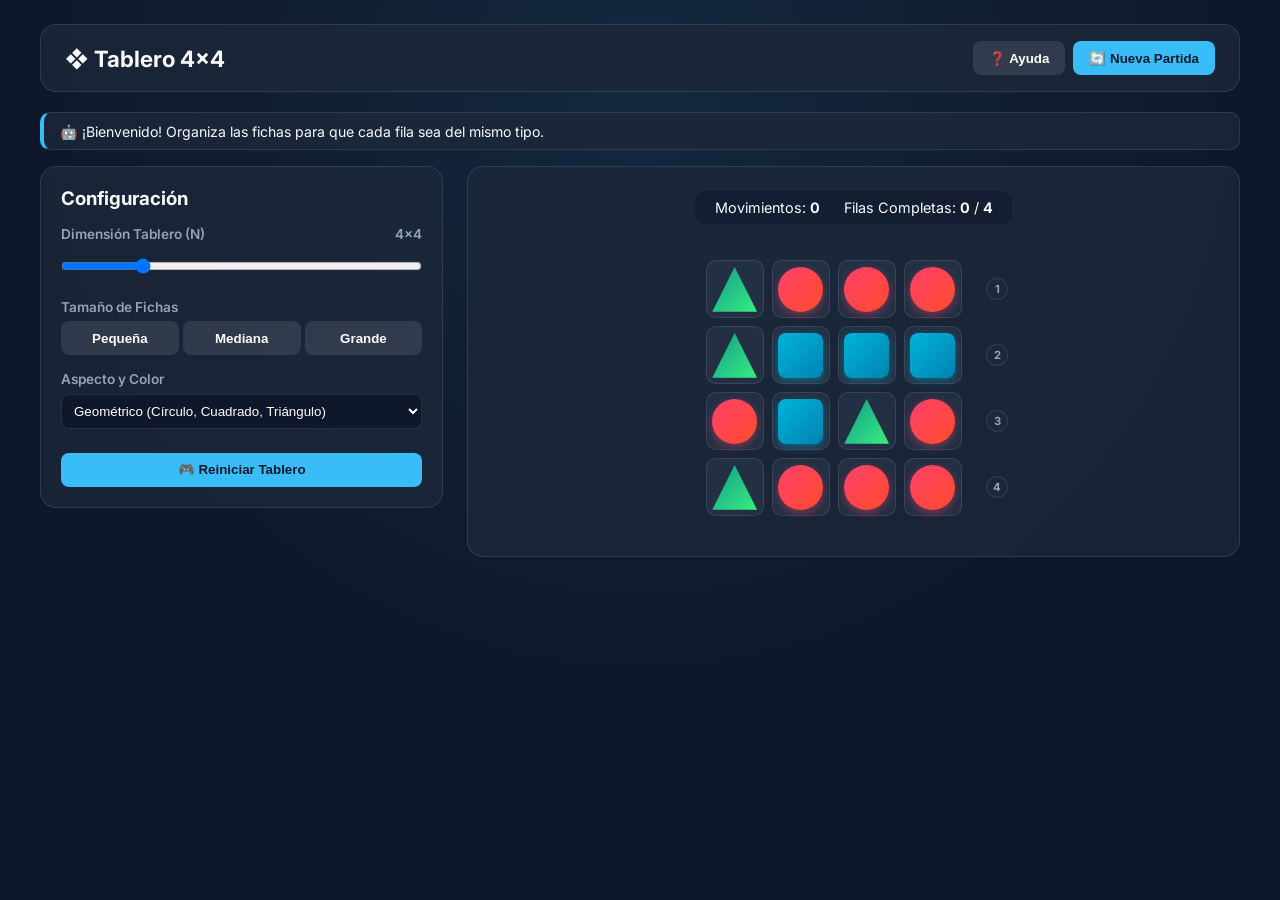
==== IPOTablero/index.html @ e630b1d4 "Add files via upload" ====
<!DOCTYPE html>
<html lang="es" data-theme="geometric" data-piece-size="medium">
<head>
  <meta charset="UTF-8">
  <meta name="viewport" content="width=device-width, initial-scale=1.0">
  <title>Proyecto Tablero - Juego de Fichas NxN</title>
  <link rel="stylesheet" href="css/style.css">
</head>
<body>

  
  <header class="app-header">
    <h1 style="font-size: 1.4rem;" data-header-title="true">❖ Tablero 4x4</h1>
    <div style="display: flex; gap: 0.5rem;">
      <button class="btn btn-secondary" data-action="help">❓ Ayuda</button>
      <button class="btn" data-action="new-game">🔄 Nueva Partida</button>
    </div>
  </header>

 
  <section class="assistant-banner" data-assistant="true">
    🤖 ¡Bienvenido! Organiza las fichas para que cada fila sea del mismo tipo.
  </section>

  
  <main class="main-layout">

    
    <aside class="controls-sidebar">
      <h3>Configuración</h3>

      <div class="control-field">
        <div class="control-label">
          <span>Dimensión Tablero (N)</span>
          <span data-value="grid-size">4x4</span>
        </div>
        <input type="range" class="range-input" min="3" max="8" value="4" data-control="grid-size">
      </div>

      <div class="control-field">
        <span class="control-label">Tamaño de Fichas</span>
        <div style="display: flex; gap: 4px;">
          <button class="btn btn-secondary" style="flex:1;" data-control="piece-size" data-size="small">Pequeña</button>
          <button class="btn btn-secondary" style="flex:1;" data-control="piece-size" data-size="medium">Mediana</button>
          <button class="btn btn-secondary" style="flex:1;" data-control="piece-size" data-size="large">Grande</button>
        </div>
      </div>

      <div class="control-field">
        <span class="control-label">Aspecto y Color</span>
        <select class="select-input" data-control="theme">
          <option value="geometric">Geométrico (Círculo, Cuadrado, Triángulo)</option>
          <option value="jewels">Gemas (Diamante, Hexágono, Esfera)</option>
          <option value="cosmic">Cósmico (Estrella, Sol, Luna)</option>
        </select>
      </div>

      <button class="btn" data-action="new-game" style="margin-top: 0.5rem;">🎮 Reiniciar Tablero</button>
    </aside>

    
    <section class="board-area">

      
      <div class="stats-bar">
        <div>Movimientos: <strong data-moves="true">0</strong></div>
        <div>Filas Completas: <strong data-solved="true">0</strong> / <strong data-total="true">4</strong></div>
      </div>

      
      <div class="board-wrapper">
        
        <div class="row-indicators" data-indicators="true"></div>

        
        <div class="board-grid" data-grid="true"></div>
      </div>

    </section>

  </main>

  
  <div class="modal-overlay" data-modal="help">
    <div class="modal-card">
      <h3 style="margin-bottom: 0.8rem;">📖 Mecánica del Juego</h3>
      <p style="font-size: 0.9rem; line-height: 1.5; color: var(--text-muted); margin-bottom: 1rem;">
        - <strong>Movimiento:</strong> Arrastra y suelta (Drag & Drop) fichas entre dos celdas para intercambiarlas.<br>
        - <strong>Objetivo:</strong> Consigue que todas las fichas de cada fila sean exactamente del mismo tipo.<br>
        - <strong>Personalización:</strong> Cambia la dimensión N (N≥3), tamaño y aspecto desde el panel lateral.
      </p>
      <button class="btn" data-action="close-help">Entendido</button>
    </div>
  </div>

  
  <div class="modal-overlay" data-modal="win">
    <div class="modal-card" style="text-align: center;">
      <h2 style="font-size: 1.6rem; margin-bottom: 0.5rem;">🎉 ¡Victoria!</h2>
      <p style="color: var(--text-muted); margin-bottom: 1rem;">Has completado el tablero en <strong data-win-moves="true" style="color: var(--accent);">0</strong> movimientos.</p>
      <button class="btn" data-action="new-game">🎮 Jugar Otra Vez</button>
    </div>
  </div>

  
  <script type="module">
    import { BoardModel } from './js/model.js';
    import { BoardView } from './js/view.js';
    import { GameController } from './js/controller.js';

    document.addEventListener('DOMContentLoaded', () => {
      const model = new BoardModel(4, 'medium', 'geometric');
      const view = new BoardView();
      new GameController(model, view);
    });
  </script>
</body>
</html>
---- IPOTablero/css/style.css ----
@import url('https://fonts.googleapis.com/css2?family=Inter:wght@400;500;600;700&display=swap');

:root {
  --font-family: 'Inter', system-ui, -apple-system, sans-serif;
  
  
  --bg-dark: #0f172a;
  --bg-panel: rgba(30, 41, 59, 0.75);
  --bg-cell: rgba(51, 65, 85, 0.4);
  --text-main: #f8fafc;
  --text-muted: #94a3b8;
  --accent: #38bdf8;
  --border: rgba(255, 255, 255, 0.1);
  
  
  --N: 4;
  --cell-size: 60px;
  --board-gap: 8px;

  
  --type-0-color: linear-gradient(135deg, #ff416c, #ff4b2b); /* Red Circle */
  --type-1-color: linear-gradient(135deg, #00b4db, #0083b0); /* Blue Square */
  --type-2-color: linear-gradient(135deg, #11998e, #38ef7d); /* Green Triangle */
}


[data-piece-size="small"] { --cell-size: 42px; --board-gap: 6px; }
[data-piece-size="medium"] { --cell-size: 58px; --board-gap: 8px; }
[data-piece-size="large"] { --cell-size: 72px; --board-gap: 10px; }


*, *::before, *::after { box-sizing: border-box; margin: 0; padding: 0; }
body {
  font-family: var(--font-family);
  background: var(--bg-dark);
  color: var(--text-main);
  min-height: 100vh;
  display: flex;
  flex-direction: column;
  align-items: center;
  padding: 1.5rem;
  background-image: radial-gradient(circle at 50% 10%, rgba(56, 189, 248, 0.1), transparent 60%);
}


.app-header {
  width: 100%;
  max-width: 1200px;
  display: flex;
  justify-content: space-between;
  align-items: center;
  background: var(--bg-panel);
  backdrop-filter: blur(12px);
  border: 1px solid var(--border);
  border-radius: 16px;
  padding: 1rem 1.5rem;
  margin-bottom: 1.25rem;
}

.main-layout {
  width: 100%;
  max-width: 1200px;
  display: flex;
  gap: 1.5rem;
  flex-wrap: wrap;
  align-items: start;
}


.controls-sidebar {
  flex: 1;
  min-width: 260px;
  background: var(--bg-panel);
  border: 1px solid var(--border);
  border-radius: 16px;
  padding: 1.25rem;
  display: flex;
  flex-direction: column;
  gap: 1rem;
}


.control-field { display: flex; flex-direction: column; gap: 0.4rem; }
.control-label { font-size: 0.85rem; font-weight: 600; color: var(--text-muted); display: flex; justify-content: space-between; }
.select-input, .range-input {
  width: 100%; background: #0f172a; border: 1px solid var(--border); border-radius: 8px; padding: 0.5rem; color: #fff;
}
.btn {
  padding: 0.6rem 1rem; border: none; border-radius: 8px; font-weight: 600; cursor: pointer;
  background: var(--accent); color: #0f172a; transition: transform 0.15s, opacity 0.15s;
}
.btn:hover { transform: translateY(-1px); opacity: 0.95; }
.btn-secondary { background: rgba(255, 255, 255, 0.1); color: #fff; }


.board-area {
  flex: 2;
  min-width: 300px;
  background: var(--bg-panel);
  border: 1px solid var(--border);
  border-radius: 16px;
  padding: 1.5rem;
  display: flex;
  flex-direction: column;
  align-items: center;
  gap: 1.25rem;
  position: relative;
  width: 100%;
  overflow-x: auto; /* Allows smooth horizontal scrolling if screen is narrower than 8x8 board */
}

.stats-bar {
  display: flex; gap: 1.5rem; font-size: 0.9rem; background: rgba(15, 23, 42, 0.5); padding: 0.5rem 1.2rem; border-radius: 10px;
}


.board-wrapper {
  position: relative;
  display: flex;
  align-items: center;
  justify-content: center;
  padding: 1rem 3.5rem 1rem 1rem;
  width: max-content;
  max-width: 100%;
}

.board-grid {
  display: grid;
  grid-template-columns: repeat(var(--N), var(--cell-size));
  grid-template-rows: repeat(var(--N), var(--cell-size));
  gap: var(--board-gap);
  user-select: none;
}


.board-cell {
  width: var(--cell-size);
  height: var(--cell-size);
  background: var(--bg-cell);
  border: 1px solid var(--border);
  border-radius: 10px;
  display: flex; align-items: center; justify-content: center;
  position: relative;
  transition: background 0.2s, border-color 0.2s;
}

.board-cell.drag-over {
  background: rgba(56, 189, 248, 0.3) !important;
  border: 2px dashed var(--accent) !important;
}

.board-cell.selected {
  border: 2px solid #f59e0b !important;
  box-shadow: 0 0 10px rgba(245, 158, 11, 0.5);
}


.piece {
  width: 80%;
  height: 80%;
  cursor: grab;
  transition: transform 0.2s;
  display: flex; align-items: center; justify-content: center;
  font-weight: bold;
  font-size: calc(var(--cell-size) * 0.35);
  color: #fff;
  z-index: 2;
  box-sizing: border-box;
}

.piece:active { cursor: grabbing; }
.piece.dragging { opacity: 0.3; }


.piece[data-type="0"] {
  background: var(--type-0-color);
  border-radius: 50%;
  box-shadow: 0 3px 8px rgba(255, 65, 108, 0.4);
}


.piece[data-type="1"] {
  background: var(--type-1-color);
  border-radius: 8px;
  box-shadow: 0 3px 8px rgba(0, 180, 219, 0.4);
}


.piece[data-type="2"] {
  background: var(--type-2-color);
  clip-path: polygon(50% 0%, 0% 100%, 100% 100%);
  border-radius: 0;
  box-shadow: 0 3px 8px rgba(56, 239, 125, 0.4);
}


[data-theme="jewels"] .piece[data-type="0"] { clip-path: polygon(50% 0%, 100% 50%, 50% 100%, 0% 50%); border-radius: 0; }
[data-theme="jewels"] .piece[data-type="1"] { clip-path: polygon(25% 0%, 75% 0%, 100% 50%, 75% 100%, 25% 100%, 0% 50%); border-radius: 0; }
[data-theme="jewels"] .piece[data-theme="2"] { border-radius: 50%; clip-path: none; }

[data-theme="cosmic"] .piece[data-type="0"] { clip-path: polygon(50% 0%, 61% 35%, 98% 35%, 68% 57%, 79% 91%, 50% 70%, 21% 91%, 32% 57%, 2% 35%, 39% 35%); border-radius: 0; }
[data-theme="cosmic"] .piece[data-type="1"] { border-radius: 50%; clip-path: none; }
[data-theme="cosmic"] .piece[data-type="2"] { clip-path: polygon(50% 0%, 100% 38%, 82% 100%, 18% 100%, 0% 38%); border-radius: 0; }


.row-indicators {
  position: absolute;
  right: 0.6rem;
  top: 1rem;
  display: flex;
  flex-direction: column;
  gap: var(--board-gap);
  height: calc(var(--N) * var(--cell-size) + (var(--N) - 1) * var(--board-gap));
  justify-content: space-around;
}

.row-badge {
  width: 22px; height: 22px; border-radius: 50%;
  background: rgba(30, 41, 59, 0.9); border: 1px solid var(--border);
  display: flex; align-items: center; justify-content: center;
  font-size: 0.7rem; font-weight: bold; color: var(--text-muted);
}

.row-badge.complete {
  background: #10b981; color: #fff; border-color: #34d399;
  box-shadow: 0 0 8px rgba(16, 185, 129, 0.6);
}
.row-badge.complete::after { content: '✓'; }


.assistant-banner {
  width: 100%; max-width: 1200px;
  background: var(--bg-panel); border: 1px solid var(--border);
  border-left: 4px solid var(--accent); border-radius: 10px;
  padding: 0.6rem 1rem; margin-bottom: 1rem; font-size: 0.88rem;
  display: flex; align-items: center; gap: 0.6rem;
}


.modal-overlay {
  position: fixed; top: 0; left: 0; width: 100vw; height: 100vh;
  background: rgba(15, 23, 42, 0.8); backdrop-filter: blur(6px);
  display: flex; align-items: center; justify-content: center;
  z-index: 1000; opacity: 0; pointer-events: none; transition: opacity 0.2s;
}
.modal-overlay.active { opacity: 1; pointer-events: auto; }
.modal-card {
  background: #1e293b; border: 1px solid var(--border); border-radius: 16px;
  padding: 1.5rem; max-width: 480px; width: 90%; color: var(--text-main);
  box-shadow: 0 10px 25px rgba(0,0,0,0.5);
}
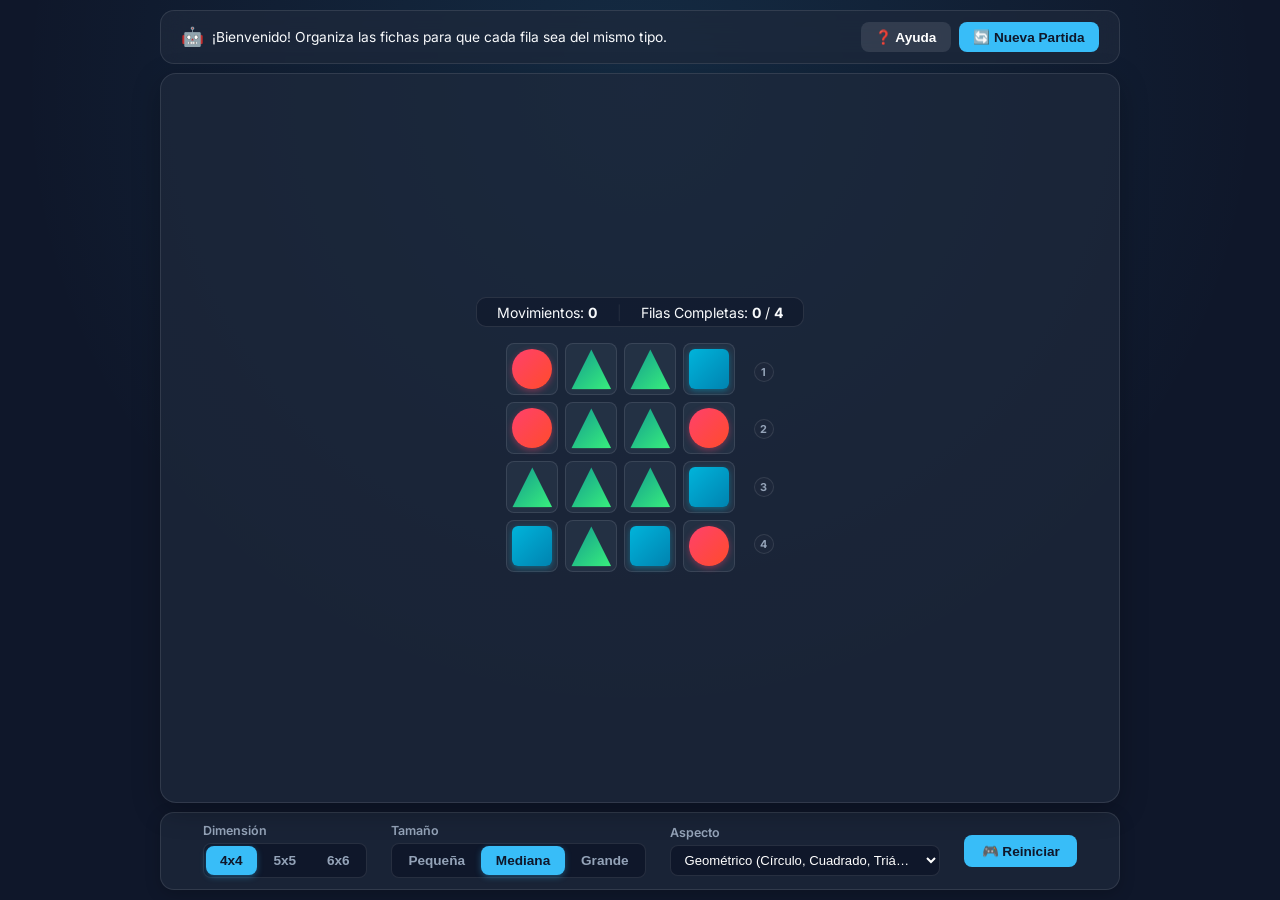
==== commit da8034a8: "Add files via upload" ====
--- a/IPOTablero/index.html
+++ b/IPOTablero/index.html
@@ -3,51 +3,68 @@
 <head>
   <meta charset="UTF-8">
   <meta name="viewport" content="width=device-width, initial-scale=1.0">
-  <title>Proyecto Tablero - Juego de Fichas NxN</title>
+  <title>Proyecto Tablero</title>
   <link rel="stylesheet" href="css/style.css">
+  <script src="js/script.js" defer></script>
 </head>
 <body>
 
-  
+  <!-- Top Bar Unificada (Sin título, asistente integrado y acciones) -->
   <header class="app-header">
-    <h1 style="font-size: 1.4rem;" data-header-title="true">❖ Tablero 4x4</h1>
-    <div style="display: flex; gap: 0.5rem;">
+    <div class="assistant-content">
+      <span class="assistant-icon">🤖</span>
+      <span data-assistant="true">¡Bienvenido! Organiza las fichas para que cada fila sea del mismo tipo.</span>
+    </div>
+    <div class="header-actions">
       <button class="btn btn-secondary" data-action="help">❓ Ayuda</button>
-      <button class="btn" data-action="new-game">🔄 Nueva Partida</button>
+      <button class="btn btn-accent" data-action="new-game">🔄 Nueva Partida</button>
     </div>
   </header>
 
- 
-  <section class="assistant-banner" data-assistant="true">
-    🤖 ¡Bienvenido! Organiza las fichas para que cada fila sea del mismo tipo.
-  </section>
+  <!-- Escenario Principal Centrado (Sin Scroll) -->
+  <main class="game-stage">
 
-  
-  <main class="main-layout">
-
-    
-    <aside class="controls-sidebar">
-      <h3>Configuración</h3>
-
-      <div class="control-field">
-        <div class="control-label">
-          <span>Dimensión Tablero (N)</span>
-          <span data-value="grid-size">4x4</span>
-        </div>
-        <input type="range" class="range-input" min="3" max="8" value="4" data-control="grid-size">
+    <!-- Área del Tablero Central -->
+    <section class="board-area">
+      <!-- Estadísticas -->
+      <div class="stats-bar">
+        <div>Movimientos: <strong data-moves="true">0</strong></div>
+        <div class="stats-divider">|</div>
+        <div>Filas Completas: <strong data-solved="true">0</strong> / <strong data-total="true">4</strong></div>
       </div>
 
-      <div class="control-field">
-        <span class="control-label">Tamaño de Fichas</span>
-        <div style="display: flex; gap: 4px;">
-          <button class="btn btn-secondary" style="flex:1;" data-control="piece-size" data-size="small">Pequeña</button>
-          <button class="btn btn-secondary" style="flex:1;" data-control="piece-size" data-size="medium">Mediana</button>
-          <button class="btn btn-secondary" style="flex:1;" data-control="piece-size" data-size="large">Grande</button>
+      <!-- Tablero con Indicadores Laterales -->
+      <div class="board-wrapper">
+        <div class="row-indicators" data-indicators="true"></div>
+        <div class="board-grid" data-grid="true"></div>
+      </div>
+    </section>
+
+    <!-- Panel de Configuración Horizontal y Limpio (Sin solapamientos) -->
+    <section class="controls-panel">
+      <!-- Dimensión N -->
+      <div class="control-field control-dimension">
+        <span class="control-label">Dimensión</span>
+        <div class="segmented-control">
+          <button class="btn btn-segmented active" data-control="grid-size" data-size="4">4x4</button>
+          <button class="btn btn-segmented" data-control="grid-size" data-size="5">5x5</button>
+          <button class="btn btn-segmented" data-control="grid-size" data-size="6">6x6</button>
         </div>
       </div>
 
-      <div class="control-field">
-        <span class="control-label">Aspecto y Color</span>
+      <!-- Tamaño de Fichas -->
+      <div class="control-field control-size">
+        <span class="control-label">Tamaño</span>
+        <div class="segmented-control">
+          <button class="btn btn-segmented" data-control="piece-size" data-size="small">Pequeña</button>
+          <button class="btn btn-segmented active" data-control="piece-size" data-size="medium">Mediana</button>
+          <button class="btn btn-segmented" data-control="piece-size" data-size="large">Grande</button>
+        </div>
+      </div>
+
+      <!-- Aspecto y Color -->
+      <div class="control-field control-theme">
+        <span class="control-label">Aspecto</span>
         <select class="select-input" data-control="theme">
           <option value="geometric">Geométrico (Círculo, Cuadrado, Triángulo)</option>
           <option value="jewels">Gemas (Diamante, Hexágono, Esfera)</option>
@@ -55,64 +72,35 @@
         </select>
       </div>
 
-      <button class="btn" data-action="new-game" style="margin-top: 0.5rem;">🎮 Reiniciar Tablero</button>
-    </aside>
-
-    
-    <section class="board-area">
-
-      
-      <div class="stats-bar">
-        <div>Movimientos: <strong data-moves="true">0</strong></div>
-        <div>Filas Completas: <strong data-solved="true">0</strong> / <strong data-total="true">4</strong></div>
+      <!-- Reiniciar -->
+      <div class="control-field control-btn-wrap">
+        <button class="btn btn-accent btn-reset" data-action="new-game">🎮 Reiniciar</button>
       </div>
-
-      
-      <div class="board-wrapper">
-        
-        <div class="row-indicators" data-indicators="true"></div>
-
-        
-        <div class="board-grid" data-grid="true"></div>
-      </div>
-
     </section>
 
   </main>
 
-  
+  <!-- Modal de Ayuda -->
   <div class="modal-overlay" data-modal="help">
     <div class="modal-card">
       <h3 style="margin-bottom: 0.8rem;">📖 Mecánica del Juego</h3>
-      <p style="font-size: 0.9rem; line-height: 1.5; color: var(--text-muted); margin-bottom: 1rem;">
+      <p style="font-size: 0.9rem; line-height: 1.5; color: var(--text-muted); margin-bottom: 1.25rem;">
         - <strong>Movimiento:</strong> Arrastra y suelta (Drag & Drop) fichas entre dos celdas para intercambiarlas.<br>
         - <strong>Objetivo:</strong> Consigue que todas las fichas de cada fila sean exactamente del mismo tipo.<br>
-        - <strong>Personalización:</strong> Cambia la dimensión N (N≥3), tamaño y aspecto desde el panel lateral.
+        - <strong>Personalización:</strong> Cambia la dimensión N (N≥3), tamaño y aspecto desde el panel inferior.
       </p>
-      <button class="btn" data-action="close-help">Entendido</button>
+      <button class="btn btn-accent" data-action="close-help">Entendido</button>
     </div>
   </div>
 
-  
+  <!-- Modal de Victoria -->
   <div class="modal-overlay" data-modal="win">
     <div class="modal-card" style="text-align: center;">
       <h2 style="font-size: 1.6rem; margin-bottom: 0.5rem;">🎉 ¡Victoria!</h2>
-      <p style="color: var(--text-muted); margin-bottom: 1rem;">Has completado el tablero en <strong data-win-moves="true" style="color: var(--accent);">0</strong> movimientos.</p>
-      <button class="btn" data-action="new-game">🎮 Jugar Otra Vez</button>
+      <p style="color: var(--text-muted); margin-bottom: 1.25rem;">Has completado el tablero en <strong data-win-moves="true" style="color: var(--accent);">0</strong> movimientos.</p>
+      <button class="btn btn-accent" data-action="new-game">🎮 Jugar Otra Vez</button>
     </div>
   </div>
 
-  
-  <script type="module">
-    import { BoardModel } from './js/model.js';
-    import { BoardView } from './js/view.js';
-    import { GameController } from './js/controller.js';
-
-    document.addEventListener('DOMContentLoaded', () => {
-      const model = new BoardModel(4, 'medium', 'geometric');
-      const view = new BoardView();
-      new GameController(model, view);
-    });
-  </script>
 </body>
 </html>
--- a/IPOTablero/css/style.css
+++ b/IPOTablero/css/style.css
@@ -1,11 +1,13 @@
-
+/* ==========================================================================
+   STYLE.CSS - Centered Board Layout (Zero Scroll & Clean Controls)
+   ========================================================================== */
 
 @import url('https://fonts.googleapis.com/css2?family=Inter:wght@400;500;600;700&display=swap');
 
 :root {
   --font-family: 'Inter', system-ui, -apple-system, sans-serif;
   
-  
+  /* Sistema Cromático: Slate Oscuro y Acentos */
   --bg-dark: #0f172a;
   --bg-panel: rgba(30, 41, 59, 0.75);
   --bg-cell: rgba(51, 65, 85, 0.4);
@@ -14,118 +16,153 @@
   --accent: #38bdf8;
   --border: rgba(255, 255, 255, 0.1);
   
-  
+  /* Control Dinámico del Tablero */
   --N: 4;
-  --cell-size: 60px;
-  --board-gap: 8px;
-
-  
-  --type-0-color: linear-gradient(135deg, #ff416c, #ff4b2b); /* Red Circle */
-  --type-1-color: linear-gradient(135deg, #00b4db, #0083b0); /* Blue Square */
-  --type-2-color: linear-gradient(135deg, #11998e, #38ef7d); /* Green Triangle */
-}
-
-
-[data-piece-size="small"] { --cell-size: 42px; --board-gap: 6px; }
-[data-piece-size="medium"] { --cell-size: 58px; --board-gap: 8px; }
-[data-piece-size="large"] { --cell-size: 72px; --board-gap: 10px; }
-
-
-*, *::before, *::after { box-sizing: border-box; margin: 0; padding: 0; }
+  --board-gap: 6px;
+  --max-cell-size: 52px;
+  /* Calcula el tamaño de celda para que el tablero 6x6 quepa sin scroll (250px para header+controls) */
+  --cell-size: clamp(22px, min(var(--max-cell-size), calc((100vh - 260px) / var(--N))), 64px);
+
+  /* Fichas: 3 tipos distinguibles por forma y color */
+  --type-0-color: linear-gradient(135deg, #ff416c, #ff4b2b); /* Círculo Rojo */
+  --type-1-color: linear-gradient(135deg, #00b4db, #0083b0); /* Cuadrado Azul */
+  --type-2-color: linear-gradient(135deg, #11998e, #38ef7d); /* Triángulo Verde */
+}
+
+/* Modificadores de Magnitud de Fichas */
+[data-piece-size="small"]  { --max-cell-size: 36px; --board-gap: 5px; }
+[data-piece-size="medium"] { --max-cell-size: 52px; --board-gap: 7px; }
+[data-piece-size="large"]  { --max-cell-size: 62px; --board-gap: 8px; }
+
+/* Reset Global & Prevención Total de Scroll */
+*, *::before, *::after {
+  box-sizing: border-box;
+  margin: 0;
+  padding: 0;
+}
+
+html, body {
+  height: 100vh;
+  max-height: 100vh;
+  overflow: hidden;
+}
+
 body {
   font-family: var(--font-family);
   background: var(--bg-dark);
   color: var(--text-main);
-  min-height: 100vh;
   display: flex;
   flex-direction: column;
-  align-items: center;
-  padding: 1.5rem;
-  background-image: radial-gradient(circle at 50% 10%, rgba(56, 189, 248, 0.1), transparent 60%);
-}
-
-
+  justify-content: space-between;
+  align-items: center;
+  padding: 0.65rem 1rem;
+  background-image: radial-gradient(circle at 50% 10%, rgba(56, 189, 248, 0.12), transparent 60%);
+}
+
+/* ==========================================================================
+   TOP BAR (SIN TÍTULO, COMPACTO Y FUNCIONAL)
+   ========================================================================== */
 .app-header {
   width: 100%;
-  max-width: 1200px;
+  max-width: 960px;
   display: flex;
   justify-content: space-between;
   align-items: center;
   background: var(--bg-panel);
   backdrop-filter: blur(12px);
   border: 1px solid var(--border);
+  border-radius: 14px;
+  padding: 0.65rem 1.25rem;
+  margin-bottom: 0.6rem;
+  flex-shrink: 0;
+  gap: 1rem;
+}
+
+.assistant-content {
+  display: flex;
+  align-items: center;
+  gap: 0.5rem;
+  font-size: 0.86rem;
+  color: var(--text-main);
+  overflow: hidden;
+  text-overflow: ellipsis;
+  white-space: nowrap;
+}
+
+.assistant-icon {
+  font-size: 1.15rem;
+  flex-shrink: 0;
+}
+
+.header-actions {
+  display: flex;
+  gap: 0.5rem;
+  flex-shrink: 0;
+}
+
+/* ==========================================================================
+   ESCENARIO PRINCIPAL (TABLERO EN EL CENTRO)
+   ========================================================================== */
+.game-stage {
+  width: 100%;
+  max-width: 960px;
+  flex: 1;
+  min-height: 0;
+  display: flex;
+  flex-direction: column;
+  justify-content: center;
+  align-items: center;
+  gap: 0.6rem;
+  margin: 0 auto;
+}
+
+.board-area {
+  width: 100%;
+  flex: 1;
+  min-height: 0;
+  background: var(--bg-panel);
+  border: 1px solid var(--border);
   border-radius: 16px;
-  padding: 1rem 1.5rem;
-  margin-bottom: 1.25rem;
-}
-
-.main-layout {
-  width: 100%;
-  max-width: 1200px;
-  display: flex;
-  gap: 1.5rem;
-  flex-wrap: wrap;
-  align-items: start;
-}
-
-
-.controls-sidebar {
-  flex: 1;
-  min-width: 260px;
-  background: var(--bg-panel);
-  border: 1px solid var(--border);
-  border-radius: 16px;
-  padding: 1.25rem;
+  padding: 0.6rem 1.25rem;
   display: flex;
   flex-direction: column;
-  gap: 1rem;
-}
-
-
-.control-field { display: flex; flex-direction: column; gap: 0.4rem; }
-.control-label { font-size: 0.85rem; font-weight: 600; color: var(--text-muted); display: flex; justify-content: space-between; }
-.select-input, .range-input {
-  width: 100%; background: #0f172a; border: 1px solid var(--border); border-radius: 8px; padding: 0.5rem; color: #fff;
-}
-.btn {
-  padding: 0.6rem 1rem; border: none; border-radius: 8px; font-weight: 600; cursor: pointer;
-  background: var(--accent); color: #0f172a; transition: transform 0.15s, opacity 0.15s;
-}
-.btn:hover { transform: translateY(-1px); opacity: 0.95; }
-.btn-secondary { background: rgba(255, 255, 255, 0.1); color: #fff; }
-
-
-.board-area {
-  flex: 2;
-  min-width: 300px;
-  background: var(--bg-panel);
-  border: 1px solid var(--border);
-  border-radius: 16px;
-  padding: 1.5rem;
-  display: flex;
-  flex-direction: column;
+  align-items: center;
+  justify-content: center;
+  gap: 0.6rem;
+  position: relative;
+  box-shadow: 0 8px 28px rgba(0, 0, 0, 0.25);
+  overflow: hidden;
+}
+
+/* Barra de Estadísticas */
+.stats-bar {
+  display: flex;
   align-items: center;
   gap: 1.25rem;
-  position: relative;
-  width: 100%;
-  overflow-x: auto; /* Allows smooth horizontal scrolling if screen is narrower than 8x8 board */
-}
-
-.stats-bar {
-  display: flex; gap: 1.5rem; font-size: 0.9rem; background: rgba(15, 23, 42, 0.5); padding: 0.5rem 1.2rem; border-radius: 10px;
-}
-
-
+  font-size: 0.88rem;
+  background: rgba(15, 23, 42, 0.6);
+  padding: 0.35rem 1.2rem;
+  border-radius: 10px;
+  border: 1px solid var(--border);
+  flex-shrink: 0;
+}
+
+.stats-divider {
+  color: var(--border);
+  font-weight: 300;
+}
+
+/* Envoltorio del Tablero e Indicadores */
 .board-wrapper {
   position: relative;
   display: flex;
   align-items: center;
   justify-content: center;
-  padding: 1rem 3.5rem 1rem 1rem;
-  width: max-content;
+  padding: 0.4rem 2.8rem 0.4rem 0.4rem;
   max-width: 100%;
 }
 
+/* Grid NxN */
 .board-grid {
   display: grid;
   grid-template-columns: repeat(var(--N), var(--cell-size));
@@ -134,16 +171,18 @@
   user-select: none;
 }
 
-
+/* Celdas del Tablero */
 .board-cell {
   width: var(--cell-size);
   height: var(--cell-size);
   background: var(--bg-cell);
   border: 1px solid var(--border);
-  border-radius: 10px;
-  display: flex; align-items: center; justify-content: center;
+  border-radius: 8px;
+  display: flex;
+  align-items: center;
+  justify-content: center;
   position: relative;
-  transition: background 0.2s, border-color 0.2s;
+  transition: background 0.15s, border-color 0.15s;
 }
 
 .board-cell.drag-over {
@@ -153,16 +192,18 @@
 
 .board-cell.selected {
   border: 2px solid #f59e0b !important;
-  box-shadow: 0 0 10px rgba(245, 158, 11, 0.5);
-}
-
-
+  box-shadow: 0 0 8px rgba(245, 158, 11, 0.5);
+}
+
+/* Fichas */
 .piece {
   width: 80%;
   height: 80%;
   cursor: grab;
-  transition: transform 0.2s;
-  display: flex; align-items: center; justify-content: center;
+  transition: transform 0.15s;
+  display: flex;
+  align-items: center;
+  justify-content: center;
   font-weight: bold;
   font-size: calc(var(--cell-size) * 0.35);
   color: #fff;
@@ -173,81 +214,274 @@
 .piece:active { cursor: grabbing; }
 .piece.dragging { opacity: 0.3; }
 
-
+/* Formas y Colores - Tema Geométrico */
 .piece[data-type="0"] {
   background: var(--type-0-color);
   border-radius: 50%;
-  box-shadow: 0 3px 8px rgba(255, 65, 108, 0.4);
-}
-
+  box-shadow: 0 2px 6px rgba(255, 65, 108, 0.4);
+}
 
 .piece[data-type="1"] {
   background: var(--type-1-color);
-  border-radius: 8px;
-  box-shadow: 0 3px 8px rgba(0, 180, 219, 0.4);
-}
-
+  border-radius: 6px;
+  box-shadow: 0 2px 6px rgba(0, 180, 219, 0.4);
+}
 
 .piece[data-type="2"] {
   background: var(--type-2-color);
   clip-path: polygon(50% 0%, 0% 100%, 100% 100%);
   border-radius: 0;
-  box-shadow: 0 3px 8px rgba(56, 239, 125, 0.4);
-}
-
-
+  box-shadow: 0 2px 6px rgba(56, 239, 125, 0.4);
+}
+
+/* Modificaciones de Forma - Tema Gemas */
 [data-theme="jewels"] .piece[data-type="0"] { clip-path: polygon(50% 0%, 100% 50%, 50% 100%, 0% 50%); border-radius: 0; }
 [data-theme="jewels"] .piece[data-type="1"] { clip-path: polygon(25% 0%, 75% 0%, 100% 50%, 75% 100%, 25% 100%, 0% 50%); border-radius: 0; }
-[data-theme="jewels"] .piece[data-theme="2"] { border-radius: 50%; clip-path: none; }
-
-[data-theme="cosmic"] .piece[data-type="0"] { clip-path: polygon(50% 0%, 61% 35%, 98% 35%, 68% 57%, 79% 91%, 50% 70%, 21% 91%, 32% 57%, 2% 35%, 39% 35%); border-radius: 0; }
-[data-theme="cosmic"] .piece[data-type="1"] { border-radius: 50%; clip-path: none; }
-[data-theme="cosmic"] .piece[data-type="2"] { clip-path: polygon(50% 0%, 100% 38%, 82% 100%, 18% 100%, 0% 38%); border-radius: 0; }
-
-
+[data-theme="jewels"] .piece[data-type="2"] { border-radius: 50%; clip-path: none; }
+
+/* Modificaciones de Forma - Tema Cósmico */
+/* type 0 = Estrella ★ */
+[data-theme="cosmic"] .piece[data-type="0"] {
+  clip-path: polygon(50% 0%, 61% 35%, 98% 35%, 68% 57%, 79% 91%, 50% 70%, 21% 91%, 32% 57%, 2% 35%, 39% 35%);
+  border-radius: 0;
+}
+/* type 1 = Sol ☀ — color amarillo dorado + forma dentada */
+[data-theme="cosmic"] .piece[data-type="1"] {
+  background: linear-gradient(135deg, #ffe259, #ffa751);
+  box-shadow: 0 2px 8px rgba(255, 200, 50, 0.55);
+  clip-path: polygon(
+    50% 0%, 56% 18%, 68% 5%, 65% 24%, 82% 18%, 72% 34%,
+    91% 35%, 76% 47%, 91% 56%, 74% 60%, 82% 76%, 65% 71%,
+    68% 90%, 55% 78%, 50% 97%, 45% 78%, 32% 90%, 35% 71%,
+    18% 76%, 26% 60%, 9% 56%, 24% 47%, 9% 35%, 28% 34%,
+    18% 18%, 35% 24%, 32% 5%, 44% 18%
+  );
+  border-radius: 0;
+}
+/* type 2 = Luna llena 🌕 — círculo plateado azulado */
+[data-theme="cosmic"] .piece[data-type="2"] {
+  background: linear-gradient(135deg, #e8eaf6, #90caf9);
+  box-shadow: 0 2px 8px rgba(144, 202, 249, 0.55);
+  clip-path: none;
+  border-radius: 50%;
+}
+
+/* ==========================================================================
+   ASISTENCIA AL USUARIO (CSS POSITION)
+   ========================================================================== */
 .row-indicators {
   position: absolute;
-  right: 0.6rem;
-  top: 1rem;
+  right: 0.4rem;
+  top: 0.4rem;
+  bottom: 0.4rem;
   display: flex;
   flex-direction: column;
-  gap: var(--board-gap);
-  height: calc(var(--N) * var(--cell-size) + (var(--N) - 1) * var(--board-gap));
   justify-content: space-around;
+  pointer-events: none;
 }
 
 .row-badge {
-  width: 22px; height: 22px; border-radius: 50%;
-  background: rgba(30, 41, 59, 0.9); border: 1px solid var(--border);
-  display: flex; align-items: center; justify-content: center;
-  font-size: 0.7rem; font-weight: bold; color: var(--text-muted);
+  width: 20px;
+  height: 20px;
+  border-radius: 50%;
+  background: rgba(30, 41, 59, 0.95);
+  border: 1px solid var(--border);
+  display: flex;
+  align-items: center;
+  justify-content: center;
+  font-size: 0.68rem;
+  font-weight: 700;
+  color: var(--text-muted);
 }
 
 .row-badge.complete {
-  background: #10b981; color: #fff; border-color: #34d399;
+  background: #10b981;
+  color: #fff;
+  border-color: #34d399;
   box-shadow: 0 0 8px rgba(16, 185, 129, 0.6);
 }
 .row-badge.complete::after { content: '✓'; }
 
-
-.assistant-banner {
-  width: 100%; max-width: 1200px;
-  background: var(--bg-panel); border: 1px solid var(--border);
-  border-left: 4px solid var(--accent); border-radius: 10px;
-  padding: 0.6rem 1rem; margin-bottom: 1rem; font-size: 0.88rem;
-  display: flex; align-items: center; gap: 0.6rem;
-}
-
-
+/* ==========================================================================
+   PANEL DE CONFIGURACIÓN (LIMPIO, SIN SOLAPAMIENTOS)
+   ========================================================================== */
+.controls-panel {
+  width: 100%;
+  background: var(--bg-panel);
+  border: 1px solid var(--border);
+  border-radius: 14px;
+  padding: 0.65rem 1.25rem;
+  display: flex;
+  flex-wrap: wrap;
+  align-items: center;
+  justify-content: center;
+  gap: 0.75rem 1.5rem;
+  box-shadow: 0 4px 16px rgba(0, 0, 0, 0.2);
+  flex-shrink: 0;
+}
+
+.control-field {
+  display: flex;
+  flex-direction: column;
+  gap: 0.25rem;
+  flex: 0 1 auto;
+}
+
+.control-dimension {
+  min-width: 160px;
+  max-width: 200px;
+}
+
+.control-size {
+  min-width: 210px;
+}
+
+.control-theme {
+  min-width: 210px;
+  max-width: 270px;
+}
+
+.control-btn-wrap {
+  min-width: auto;
+}
+
+.control-label {
+  font-size: 0.78rem;
+  font-weight: 600;
+  color: var(--text-muted);
+  display: flex;
+  justify-content: space-between;
+  line-height: 1.2;
+}
+
+.control-value {
+  color: var(--accent);
+  font-weight: 700;
+}
+
+.select-input {
+  width: 100%;
+  background: #0f172a;
+  border: 1px solid var(--border);
+  border-radius: 8px;
+  padding: 0.4rem 0.6rem;
+  color: #fff;
+  font-size: 0.82rem;
+  cursor: pointer;
+  text-overflow: ellipsis;
+  white-space: nowrap;
+}
+
+.range-input {
+  width: 100%;
+  accent-color: var(--accent);
+  cursor: pointer;
+  height: 5px;
+  margin: 0.35rem 0;
+}
+
+/* Control Segmentado */
+.segmented-control {
+  display: flex;
+  background: #0f172a;
+  border: 1px solid var(--border);
+  border-radius: 8px;
+  padding: 2px;
+  gap: 2px;
+  width: 100%;
+}
+
+.btn-segmented {
+  flex: 1;
+  padding: 0.35rem 0.5rem;
+  border: none;
+  border-radius: 6px;
+  font-size: 0.78rem;
+  font-weight: 600;
+  cursor: pointer;
+  background: transparent;
+  color: var(--text-muted);
+  transition: all 0.2s ease;
+  white-space: nowrap;
+  text-align: center;
+}
+
+.btn-segmented:hover {
+  color: var(--text-main);
+}
+
+.btn-segmented.active {
+  background: var(--accent);
+  color: #0f172a;
+  box-shadow: 0 2px 6px rgba(56, 189, 248, 0.35);
+}
+
+/* Botones Generales */
+.btn {
+  padding: 0.45rem 0.9rem;
+  border: none;
+  border-radius: 8px;
+  font-weight: 600;
+  font-size: 0.85rem;
+  cursor: pointer;
+  transition: transform 0.15s, opacity 0.15s;
+  display: inline-flex;
+  align-items: center;
+  justify-content: center;
+  gap: 0.4rem;
+}
+
+.btn:hover {
+  transform: translateY(-1px);
+  opacity: 0.95;
+}
+
+.btn-accent {
+  background: var(--accent);
+  color: #0f172a;
+}
+
+.btn-secondary {
+  background: rgba(255, 255, 255, 0.1);
+  color: #fff;
+}
+
+.btn-reset {
+  padding: 0.5rem 1.1rem;
+}
+
+/* ==========================================================================
+   MODALES (POSITION FIXED)
+   ========================================================================== */
 .modal-overlay {
-  position: fixed; top: 0; left: 0; width: 100vw; height: 100vh;
-  background: rgba(15, 23, 42, 0.8); backdrop-filter: blur(6px);
-  display: flex; align-items: center; justify-content: center;
-  z-index: 1000; opacity: 0; pointer-events: none; transition: opacity 0.2s;
-}
-.modal-overlay.active { opacity: 1; pointer-events: auto; }
+  position: fixed;
+  top: 0;
+  left: 0;
+  width: 100vw;
+  height: 100vh;
+  background: rgba(15, 23, 42, 0.8);
+  backdrop-filter: blur(6px);
+  display: flex;
+  align-items: center;
+  justify-content: center;
+  z-index: 1000;
+  opacity: 0;
+  pointer-events: none;
+  transition: opacity 0.2s;
+}
+
+.modal-overlay.active {
+  opacity: 1;
+  pointer-events: auto;
+}
+
 .modal-card {
-  background: #1e293b; border: 1px solid var(--border); border-radius: 16px;
-  padding: 1.5rem; max-width: 480px; width: 90%; color: var(--text-main);
-  box-shadow: 0 10px 25px rgba(0,0,0,0.5);
-}
+  background: #1e293b;
+  border: 1px solid var(--border);
+  border-radius: 16px;
+  padding: 1.5rem;
+  max-width: 460px;
+  width: 90%;
+  color: var(--text-main);
+  box-shadow: 0 10px 25px rgba(0, 0, 0, 0.5);
+}
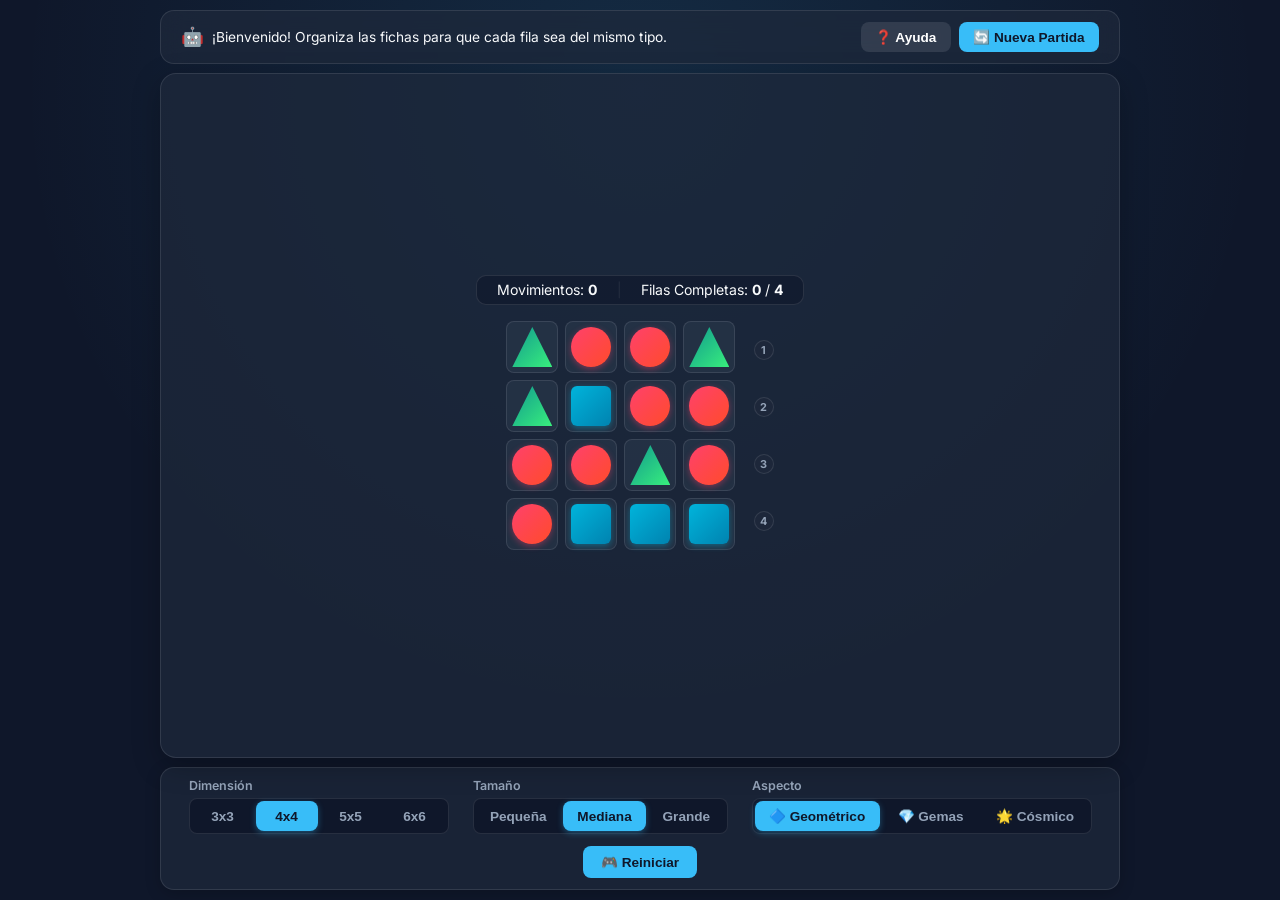
==== commit 7c0c36d8: "Add files via upload" ====
--- a/IPOTablero/index.html
+++ b/IPOTablero/index.html
@@ -46,6 +46,7 @@
       <div class="control-field control-dimension">
         <span class="control-label">Dimensión</span>
         <div class="segmented-control">
+          <button class="btn btn-segmented" data-control="grid-size" data-size="3">3x3</button>
           <button class="btn btn-segmented active" data-control="grid-size" data-size="4">4x4</button>
           <button class="btn btn-segmented" data-control="grid-size" data-size="5">5x5</button>
           <button class="btn btn-segmented" data-control="grid-size" data-size="6">6x6</button>
@@ -65,11 +66,11 @@
       <!-- Aspecto y Color -->
       <div class="control-field control-theme">
         <span class="control-label">Aspecto</span>
-        <select class="select-input" data-control="theme">
-          <option value="geometric">Geométrico (Círculo, Cuadrado, Triángulo)</option>
-          <option value="jewels">Gemas (Diamante, Hexágono, Esfera)</option>
-          <option value="cosmic">Cósmico (Estrella, Sol, Luna)</option>
-        </select>
+        <div class="segmented-control">
+          <button class="btn btn-segmented active" data-control="theme" data-theme="geometric">🔷 Geométrico</button>
+          <button class="btn btn-segmented" data-control="theme" data-theme="jewels">💎 Gemas</button>
+          <button class="btn btn-segmented" data-control="theme" data-theme="cosmic">🌟 Cósmico</button>
+        </div>
       </div>
 
       <!-- Reiniciar -->
--- a/IPOTablero/css/style.css
+++ b/IPOTablero/css/style.css
@@ -328,8 +328,9 @@
 }
 
 .control-dimension {
-  min-width: 160px;
-  max-width: 200px;
+  min-width: 210px;
+  max-width: 260px;
+  flex: 1 1 auto;
 }
 
 .control-size {
@@ -337,8 +338,9 @@
 }
 
 .control-theme {
-  min-width: 210px;
-  max-width: 270px;
+  min-width: 240px;
+  max-width: 340px;
+  flex: 1 1 auto;
 }
 
 .control-btn-wrap {
